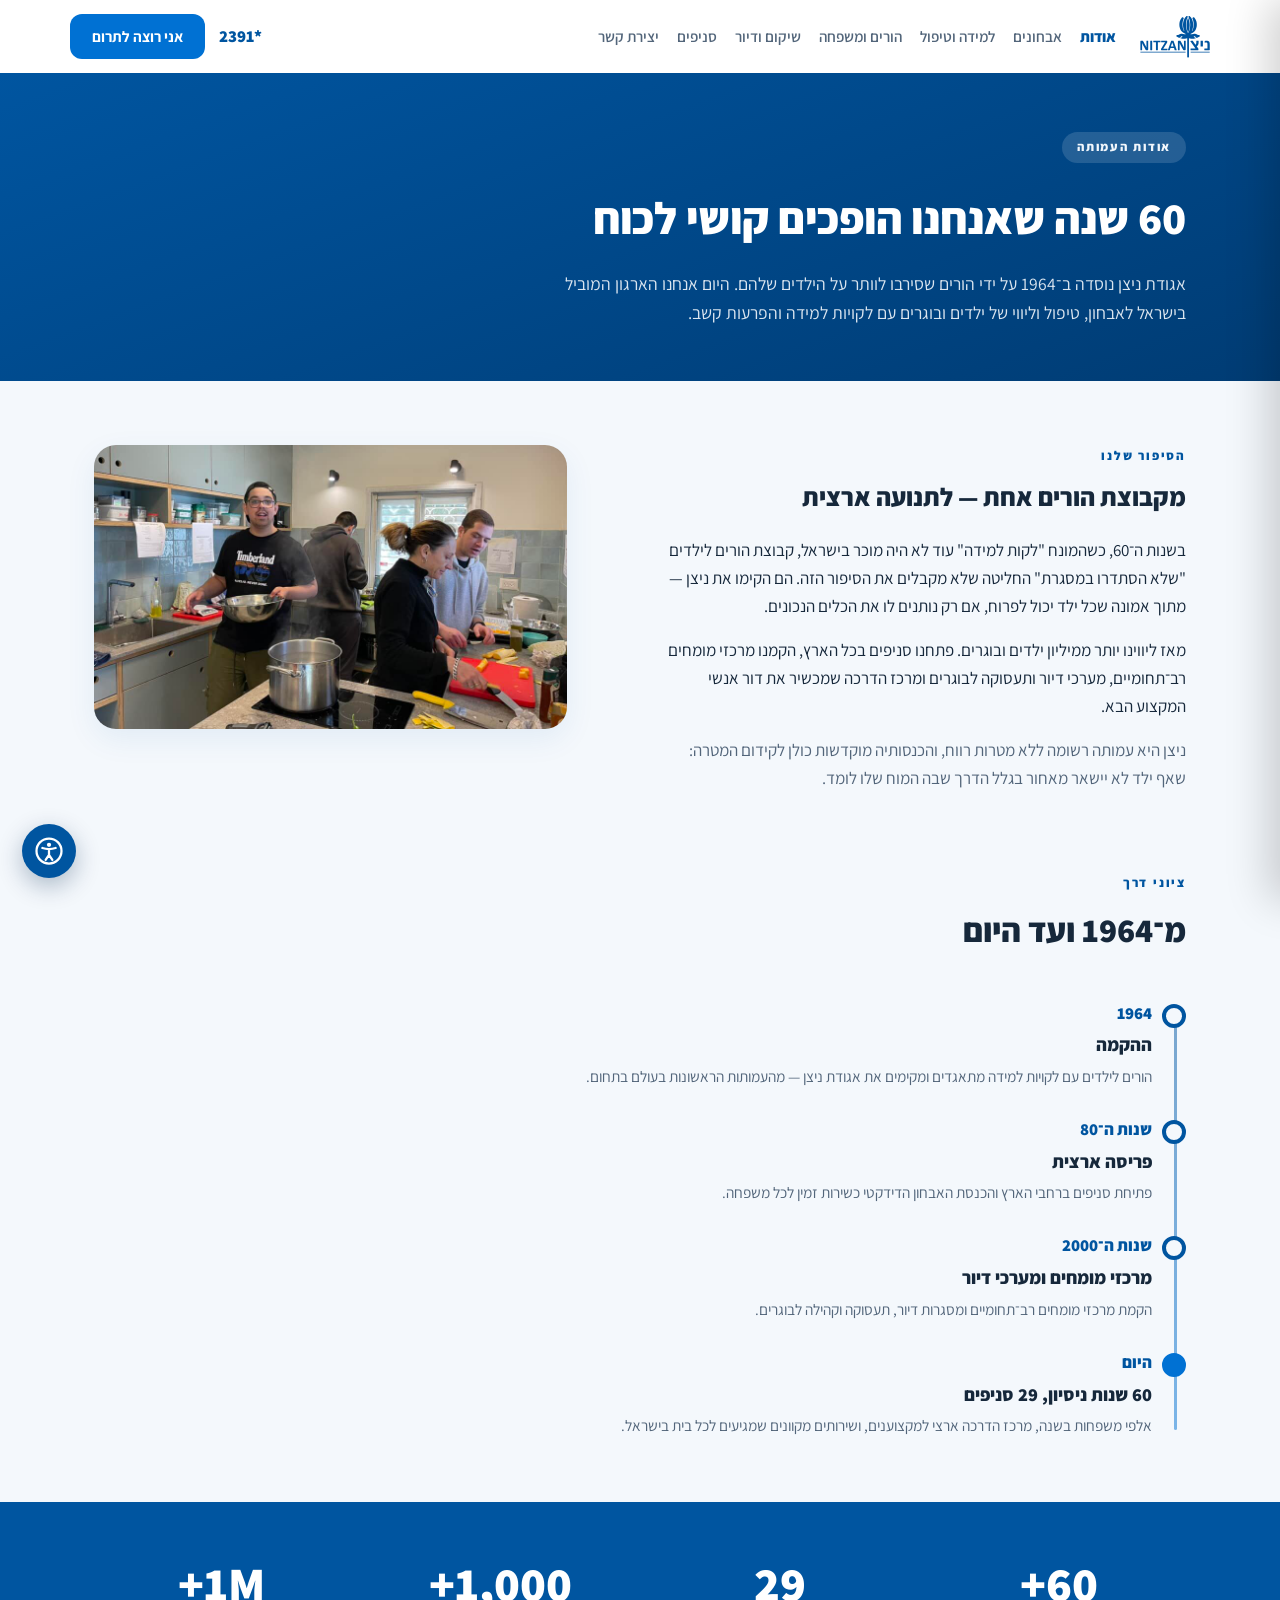
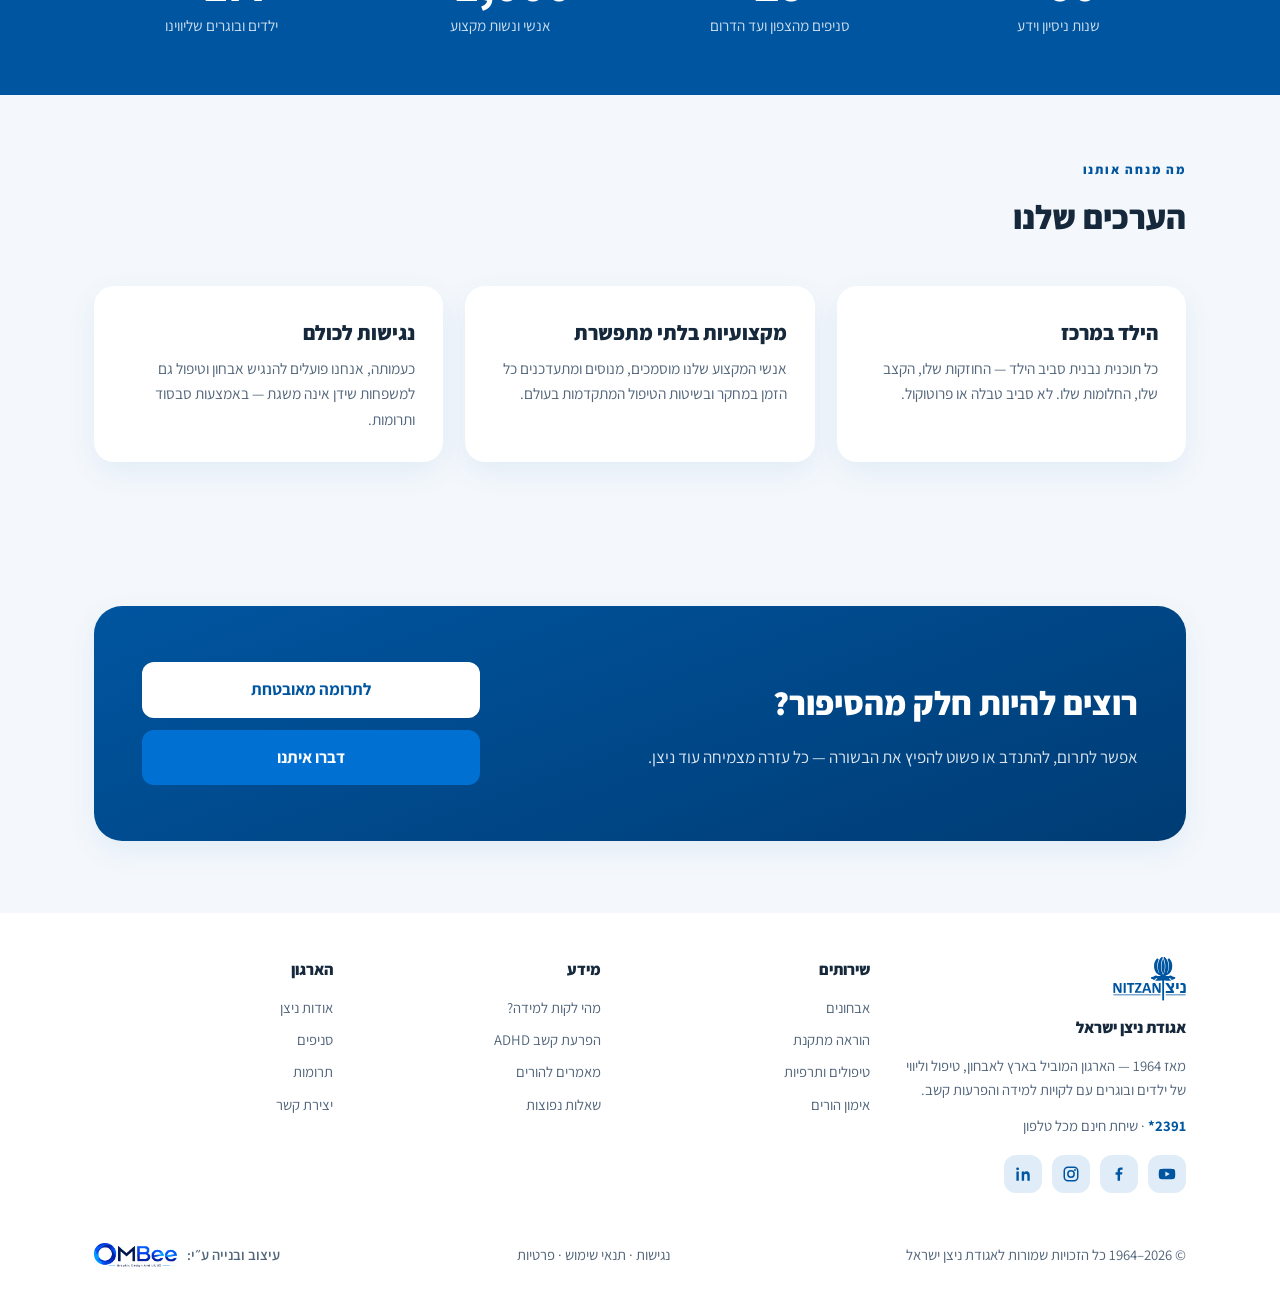
==== web/about.html @ 7d544f48 "Nitzan Israel website concept - full site 12 pages (home, about, diagnostics, therapy, parents, hous" ====
<!DOCTYPE html>
<html lang="he" dir="rtl">
<head>
<meta charset="utf-8">
<meta name="viewport" content="width=device-width, initial-scale=1">
<title>אודות — אגודת ניצן ישראל</title>
<link rel="icon" href="images/favicon-32.png">
<link rel="preconnect" href="https://fonts.googleapis.com">
<link rel="stylesheet" href="https://fonts.googleapis.com/css2?family=Assistant:wght@400;600;700;800&display=swap">
<link rel="stylesheet" href="style.css">
<script src="site.js" defer></script>
</head>
<body>

<header class="topbar">
  <div class="wrap topbar-inner">
    <button class="burger" aria-label="פתיחת תפריט" onclick="document.body.classList.add('drawer-open')">
      <svg width="26" height="26" viewBox="0 0 24 24" fill="none" stroke="currentColor" stroke-width="2.4" stroke-linecap="round"><path d="M3 6h18M3 12h18M3 18h18"/></svg>
    </button>
    <a class="logo" href="index.html">
      <img src="images/logo-blue.svg" alt="ניצן — אגודה לקידום ילדים ובוגרים עם לקויות למידה">
    </a>
    <nav class="nav" aria-label="ניווט ראשי">
      <a href="about.html" class="active">אודות</a>
      <a href="diagnostics.html">אבחונים</a>
      <a href="therapy.html">למידה וטיפול</a>
      <a href="parents.html">הורים ומשפחה</a>
      <a href="housing.html">שיקום ודיור</a>
      <a href="branches.html">סניפים</a>
      <a href="contact.html">יצירת קשר</a>
    </nav>
    <div class="topbar-actions">
      <a class="phone" href="tel:*2391" dir="ltr">2391*</a>
      <a class="btn btn-accent" href="donate.html">אני רוצה לתרום</a>
    </div>
  </div>
</header>

<div class="drawer-overlay" onclick="document.body.classList.remove('drawer-open')"></div>
<aside class="drawer" aria-label="תפריט ראשי">
  <div class="drawer-head">
    <a href="index.html" aria-label="לדף הראשי"><img src="images/logo-blue.svg" alt="ניצן"></a>
    <button class="drawer-close" aria-label="סגירת תפריט" onclick="document.body.classList.remove('drawer-open')">
      <svg width="22" height="22" viewBox="0 0 24 24" fill="none" stroke="currentColor" stroke-width="2.4" stroke-linecap="round"><path d="M5 5l14 14M19 5L5 19"/></svg>
    </button>
  </div>
  <nav class="drawer-nav">
    <a href="about.html" class="active">אודות</a>
    <a href="diagnostics.html">אבחונים</a>
    <a href="therapy.html">למידה וטיפול</a>
    <a href="parents.html">הורים ומשפחה</a>
    <a href="housing.html">שיקום ודיור</a>
    <a href="branches.html">סניפים</a>
    <a href="contact.html">יצירת קשר</a>
  </nav>
  <div class="drawer-cta">
    <a class="btn btn-ghost" href="tel:*2391">חיוג חינם <span dir="ltr">2391*</span></a>
    <a class="btn btn-accent" href="donate.html">אני רוצה לתרום</a>
  </div>
</aside>

<section class="page-hero">
  <div class="wrap">
    <span class="kicker-light">אודות העמותה</span>
    <h1>60 שנה שאנחנו הופכים קושי לכוח</h1>
    <p>אגודת ניצן נוסדה ב־1964 על ידי הורים שסירבו לוותר על הילדים שלהם. היום אנחנו הארגון המוביל בישראל לאבחון, טיפול וליווי של ילדים ובוגרים עם לקויות למידה והפרעות קשב.</p>
  </div>
</section>

<section class="section">
  <div class="wrap">
    <div class="split">
      <div class="prose">
        <span class="kicker">הסיפור שלנו</span>
        <h2 style="margin-bottom:18px;">מקבוצת הורים אחת — לתנועה ארצית</h2>
        <p>בשנות ה־60, כשהמונח "לקות למידה" עוד לא היה מוכר בישראל, קבוצת הורים לילדים "שלא הסתדרו במסגרת" החליטה שלא מקבלים את הסיפור הזה. הם הקימו את ניצן — מתוך אמונה שכל ילד יכול לפרוח, אם רק נותנים לו את הכלים הנכונים.</p>
        <p>מאז ליווינו יותר ממיליון ילדים ובוגרים. פתחנו סניפים בכל הארץ, הקמנו מרכזי מומחים רב־תחומיים, מערכי דיור ותעסוקה לבוגרים ומרכז הדרכה שמכשיר את דור אנשי המקצוע הבא.</p>
        <p class="muted">ניצן היא עמותה רשומה ללא מטרות רווח, והכנסותיה מוקדשות כולן לקידום המטרה: שאף ילד לא יישאר מאחור בגלל הדרך שבה המוח שלו לומד.</p>
      </div>
      <div class="photo-frame">
        <img src="images/community-event.jpg" alt="פעילות קהילתית של אגודת ניצן">
      </div>
    </div>
  </div>
</section>

<section class="section">
  <div class="wrap">
    <div class="section-head">
      <span class="kicker">ציוני דרך</span>
      <h2>מ־1964 ועד היום</h2>
    </div>
    <div class="timeline">
      <div class="tl-item">
        <span class="year">1964</span>
        <h3>ההקמה</h3>
        <p>הורים לילדים עם לקויות למידה מתאגדים ומקימים את אגודת ניצן — מהעמותות הראשונות בעולם בתחום.</p>
      </div>
      <div class="tl-item">
        <span class="year">שנות ה־80</span>
        <h3>פריסה ארצית</h3>
        <p>פתיחת סניפים ברחבי הארץ והכנסת האבחון הדידקטי כשירות זמין לכל משפחה.</p>
      </div>
      <div class="tl-item">
        <span class="year">שנות ה־2000</span>
        <h3>מרכזי מומחים ומערכי דיור</h3>
        <p>הקמת מרכזי מומחים רב־תחומיים ומסגרות דיור, תעסוקה וקהילה לבוגרים.</p>
      </div>
      <div class="tl-item">
        <span class="year">היום</span>
        <h3>60 שנות ניסיון, 29 סניפים</h3>
        <p>אלפי משפחות בשנה, מרכז הדרכה ארצי למקצוענים, ושירותים מקוונים שמגיעים לכל בית בישראל.</p>
      </div>
    </div>
  </div>
</section>

<section class="stats">
  <div class="wrap stats-grid">
    <div class="stat"><b>60+</b><span>שנות ניסיון וידע</span></div>
    <div class="stat"><b>29</b><span>סניפים מהצפון ועד הדרום</span></div>
    <div class="stat"><b>1,000+</b><span>אנשי ונשות מקצוע</span></div>
    <div class="stat"><b>1M+</b><span>ילדים ובוגרים שליווינו</span></div>
  </div>
</section>

<section class="section pad-bottom">
  <div class="wrap">
    <div class="section-head">
      <span class="kicker">מה מנחה אותנו</span>
      <h2>הערכים שלנו</h2>
    </div>
    <div class="cards">
      <div class="card">
        <h3>הילד במרכז</h3>
        <p class="body">כל תוכנית נבנית סביב הילד — החוזקות שלו, הקצב שלו, החלומות שלו. לא סביב טבלה או פרוטוקול.</p>
      </div>
      <div class="card">
        <h3>מקצועיות בלתי מתפשרת</h3>
        <p class="body">אנשי המקצוע שלנו מוסמכים, מנוסים ומתעדכנים כל הזמן במחקר ובשיטות הטיפול המתקדמות בעולם.</p>
      </div>
      <div class="card">
        <h3>נגישות לכולם</h3>
        <p class="body">כעמותה, אנחנו פועלים להנגיש אבחון וטיפול גם למשפחות שידן אינה משגת — באמצעות סבסוד ותרומות.</p>
      </div>
    </div>
  </div>
</section>

<section class="cta-band">
  <div class="wrap">
    <div class="cta-box">
      <div>
        <h2>רוצים להיות חלק מהסיפור?</h2>
        <p>אפשר לתרום, להתנדב או פשוט להפיץ את הבשורה — כל עזרה מצמיחה עוד ניצן.</p>
      </div>
      <div class="cta-actions">
        <a class="btn btn-light" href="donate.html">לתרומה מאובטחת</a>
        <a class="btn btn-accent" href="contact.html">דברו איתנו</a>
      </div>
    </div>
  </div>
</section>

<footer>
  <div class="wrap">
    <div class="footer-grid">
      <div>
        <img class="footer-logo" src="images/logo-blue.svg" alt="אגודת ניצן ישראל">
        <h4>אגודת ניצן ישראל</h4>
        <p style="margin:0;">מאז 1964 — הארגון המוביל בארץ לאבחון, טיפול וליווי של ילדים ובוגרים עם לקויות למידה והפרעות קשב.</p>
        <p style="margin:12px 0 0;"><b style="color:var(--brand);" dir="ltr">*2391</b> · שיחת חינם מכל טלפון</p>
        <div class="socials">
          <a href="https://www.youtube.com/@agudatnitzan" target="_blank" rel="noopener" aria-label="יוטיוב"><svg viewBox="0 0 24 24" aria-hidden="true"><path d="M23 12s0-3.3-.4-4.8a2.5 2.5 0 0 0-1.8-1.8C19.3 5 12 5 12 5s-7.3 0-8.8.4A2.5 2.5 0 0 0 1.4 7.2C1 8.7 1 12 1 12s0 3.3.4 4.8a2.5 2.5 0 0 0 1.8 1.8C4.7 19 12 19 12 19s7.3 0 8.8-.4a2.5 2.5 0 0 0 1.8-1.8C23 15.3 23 12 23 12zM9.8 15.2V8.8L15.7 12z"/></svg></a>
          <a href="https://www.facebook.com/nitzancenter" target="_blank" rel="noopener" aria-label="פייסבוק"><svg viewBox="0 0 24 24" aria-hidden="true"><path d="M13.4 21v-8.2h2.7l.4-3.1h-3.1V7.7c0-.9.3-1.5 1.6-1.5h1.7V3.4c-.3 0-1.3-.1-2.5-.1-2.5 0-4.1 1.5-4.1 4.2v2.3H7.4v3.1h2.7V21z"/></svg></a>
          <a href="https://www.instagram.com/agudat_nitzan" target="_blank" rel="noopener" aria-label="אינסטגרם"><svg viewBox="0 0 24 24" aria-hidden="true"><rect x="3" y="3" width="18" height="18" rx="5" fill="none" stroke="currentColor" stroke-width="2"/><circle cx="12" cy="12" r="4.2" fill="none" stroke="currentColor" stroke-width="2"/><circle cx="17.3" cy="6.7" r="1.3"/></svg></a>
          <a href="https://www.linkedin.com/company/nitzan" target="_blank" rel="noopener" aria-label="לינקדאין"><svg viewBox="0 0 24 24" aria-hidden="true"><path d="M6.4 8.6H3.2V21h3.2zM4.8 3.2a1.9 1.9 0 1 0 1.9 1.9 1.9 1.9 0 0 0-1.9-1.9zM21 13.4c0-3.4-1.8-5-4.2-5a3.7 3.7 0 0 0-3.3 1.6V8.6h-3.2V21h3.2v-6.5c0-1.7.8-2.7 2.2-2.7s2.1 1 2.1 2.7V21H21z"/></svg></a>
        </div>
      </div>
      <div>
        <h4>שירותים</h4>
        <ul>
          <li><a href="diagnostics.html">אבחונים</a></li>
          <li><a href="therapy.html">הוראה מתקנת</a></li>
          <li><a href="therapy.html">טיפולים ותרפיות</a></li>
          <li><a href="parents.html">אימון הורים</a></li>
        </ul>
      </div>
      <div>
        <h4>מידע</h4>
        <ul>
          <li><a href="parents.html#articles">מהי לקות למידה?</a></li>
          <li><a href="parents.html#articles">הפרעת קשב ADHD</a></li>
          <li><a href="parents.html#articles">מאמרים להורים</a></li>
          <li><a href="diagnostics.html#faq">שאלות נפוצות</a></li>
        </ul>
      </div>
      <div>
        <h4>הארגון</h4>
        <ul>
          <li><a href="about.html">אודות ניצן</a></li>
          <li><a href="branches.html">סניפים</a></li>
          <li><a href="donate.html">תרומות</a></li>
          <li><a href="contact.html">יצירת קשר</a></li>
        </ul>
      </div>
    </div>
    <div class="footer-bottom">
      <span>© <span dir="ltr">1964–2026</span> כל הזכויות שמורות לאגודת ניצן ישראל</span>
      <span><a href="accessibility.html">נגישות</a> · <a href="terms.html">תנאי שימוש</a> · <a href="privacy.html">פרטיות</a></span>
      <a class="credit" href="https://ombee.co.il" target="_blank" rel="noopener">עיצוב ובנייה ע״י: <img src="images/ombee-logo.png" alt="OMBee — Graphic Design And UI/UX"></a>
    </div>
  </div>
</footer>

</body>
</html>
---- web/style.css ----
/* =========================================================
   ניצן ישראל — קונספט עיצוב · עיצוב: עומרי בן אליהו
   פלטה מבוססת מותג: כחול #0055A0 · ירוק #118F38 · כתום #F07818
   טיפוגרפיה: Assistant בלבד
   ========================================================= */

:root {
  --bg: #F4F8FC;
  --surface: #FFFFFF;
  --surface-2: #E9F1F8;
  --ink: #16283B;
  --muted: #52657A;
  --brand: #0055A0;
  --brand-deep: #003C74;
  --brand-soft: #E0EDF9;
  --bud: #0071D3;
  --accent: #0071D3;
  --accent-ink: #FFFFFF;
  --line: #D8E2EC;
  --shadow: 0 10px 30px rgba(0, 85, 160, 0.08);
  --hero-grad: linear-gradient(160deg, #0055A0, #003C74);
}
@media (prefers-color-scheme: dark) {
  :root:not([data-theme="light"]) {
    --bg: #0D1620;
    --surface: #142130;
    --surface-2: #192A3C;
    --ink: #E9F0F7;
    --muted: #9AAEC2;
    --brand: #5CA8E8;
    --brand-deep: #8AC2F2;
    --brand-soft: #1A2E42;
    --bud: #5CA8E8;
    --accent: #5CA8E8;
    --accent-ink: #0D1620;
    --line: #24374B;
    --shadow: 0 10px 30px rgba(0, 0, 0, 0.35);
    --hero-grad: linear-gradient(160deg, #14456F, #0C2C4A);
  }
}
:root[data-theme="dark"] {
  --bg: #0D1620;
  --surface: #142130;
  --surface-2: #192A3C;
  --ink: #E9F0F7;
  --muted: #9AAEC2;
  --brand: #5CA8E8;
  --brand-deep: #8AC2F2;
  --brand-soft: #1A2E42;
  --bud: #5CA8E8;
  --accent: #5CA8E8;
  --accent-ink: #0D1620;
  --line: #24374B;
  --shadow: 0 10px 30px rgba(0, 0, 0, 0.35);
  --hero-grad: linear-gradient(160deg, #14456F, #0C2C4A);
}

* { box-sizing: border-box; }
body {
  margin: 0;
  direction: rtl;
  background: var(--bg);
  color: var(--ink);
  font-family: "Assistant", "Segoe UI", Arial, sans-serif;
  font-size: 17px;
  line-height: 1.65;
}
h1, h2, h3, h4 {
  font-family: "Assistant", "Segoe UI", Arial, sans-serif;
  font-weight: 800;
  text-wrap: balance;
  margin: 0;
}
a { color: inherit; text-decoration: none; }
img { max-width: 100%; }
a:focus-visible, .btn:focus-visible, summary:focus-visible { outline: 3px solid var(--bud); outline-offset: 2px; }

.wrap { max-width: 1140px; margin: 0 auto; padding: 0 24px; }

/* ---------- Top bar ---------- */
.topbar {
  position: sticky; top: 0; z-index: 50;
  background: var(--surface);
}
.topbar-inner { display: flex; align-items: center; gap: 24px; padding: 14px 0; }
.logo {
  display: flex; align-items: center; gap: 10px;
  font-weight: 800; font-size: 1.5rem; color: var(--brand);
  flex-shrink: 0;
}
.logo svg { display: block; }
.logo img { display: block; height: 42px; width: auto; }
@media (prefers-color-scheme: dark) {
  :root:not([data-theme="light"]) .logo img { filter: brightness(0) invert(0.95); }
}
:root[data-theme="dark"] .logo img { filter: brightness(0) invert(0.95); }
.nav { display: flex; gap: 18px; font-weight: 600; color: var(--muted); flex-wrap: wrap; font-size: 0.95rem; }
.nav a:hover { color: var(--brand); }
.nav a.active { color: var(--brand); font-weight: 800; }
.topbar-actions { margin-inline-start: auto; display: flex; align-items: center; gap: 14px; }

/* ---------- Burger & drawer ---------- */
.burger {
  width: 40px; height: 40px; border: none; cursor: pointer;
  background: transparent; color: var(--brand);
  display: none; place-items: center; flex-shrink: 0;
  transition: color 0.15s ease;
}
.burger:hover { color: var(--brand-deep); }
.drawer-overlay {
  position: fixed; inset: 0; z-index: 90;
  background: rgba(8, 22, 36, 0.45);
  opacity: 0; pointer-events: none; transition: opacity 0.25s ease;
}
.drawer {
  position: fixed; top: 0; right: 0; z-index: 100;
  width: min(340px, 86vw); height: 100dvh;
  background: var(--surface);
  box-shadow: -12px 0 40px rgba(0, 0, 0, 0.18);
  transform: translateX(100%); transition: transform 0.28s ease;
  display: flex; flex-direction: column; overflow-y: auto;
}
body.drawer-open .drawer { transform: none; }
body.drawer-open .drawer-overlay { opacity: 1; pointer-events: auto; }
body.drawer-open { overflow: hidden; }
.drawer-head { display: flex; align-items: center; justify-content: space-between; padding: 20px 26px 10px; }
.drawer-head img { height: 36px; width: auto; }
@media (prefers-color-scheme: dark) {
  :root:not([data-theme="light"]) .drawer-head img { filter: brightness(0) invert(0.95); }
}
:root[data-theme="dark"] .drawer-head img { filter: brightness(0) invert(0.95); }
.drawer-close {
  width: 40px; height: 40px; border: none; cursor: pointer;
  background: transparent; color: var(--ink);
  display: grid; place-items: center;
  transition: color 0.15s ease;
}
.drawer-close:hover { color: var(--brand); }
.drawer-nav { display: flex; flex-direction: column; padding: 16px 26px; }
.drawer-nav a { padding: 13px 0; font-weight: 700; font-size: 1.08rem; color: var(--ink); }
.drawer-nav a:hover, .drawer-nav a.active { color: var(--brand); }
.drawer-cta { margin-top: auto; padding: 20px 26px 28px; display: grid; gap: 10px; }
.drawer-cta .btn { text-align: center; }
@media (prefers-reduced-motion: reduce) { .drawer, .drawer-overlay { transition: none; } }
.phone {
  font-weight: 800; color: var(--brand); font-size: 1.05rem;
  font-variant-numeric: tabular-nums; white-space: nowrap;
}

/* ---------- Buttons ---------- */
.btn {
  display: inline-block; padding: 10px 22px; border-radius: 12px;
  font-weight: 700; font-size: 0.95rem; cursor: pointer; border: none;
  font-family: inherit;
  transition: transform 0.15s ease, box-shadow 0.15s ease;
}
.btn-accent { background: var(--accent); color: var(--accent-ink); }
.btn-accent:hover { transform: translateY(-1px); box-shadow: 0 6px 18px rgba(0, 113, 211, 0.35); }
.btn-ghost { background: var(--brand-soft); color: var(--brand); }
.btn-ghost:hover { transform: translateY(-1px); }
.btn-light { background: #FFFFFF; color: #0055A0; }
.btn-light:hover { transform: translateY(-1px); }

/* ---------- Homepage hero ---------- */
.hero { position: relative; overflow: hidden; }
.hero-inner {
  display: grid; grid-template-columns: 1.15fr 0.85fr; gap: 40px;
  align-items: center; padding: 72px 0 84px;
}
.eyebrow {
  display: inline-block; font-size: 0.8rem; font-weight: 800;
  letter-spacing: 0.12em; color: var(--bud);
  border-radius: 999px;
  padding: 5px 14px; background: var(--surface); margin-bottom: 22px;
}
.hero h1 {
  font-size: clamp(2.2rem, 4.6vw, 3.5rem);
  line-height: 1.18; color: var(--ink);
}
.hero h1 em { font-style: normal; color: var(--brand); }
.hero p.lead { font-size: 1.15rem; color: var(--muted); max-width: 34em; margin: 22px 0 30px; }
.hero-ctas { display: flex; gap: 14px; flex-wrap: wrap; }
.hero-trust { margin-top: 34px; display: flex; gap: 26px; color: var(--muted); font-size: 0.9rem; flex-wrap: wrap; }
.hero-trust b { color: var(--ink); font-size: 1.15rem; font-variant-numeric: tabular-nums; display: block; }

.sprout-stage {
  background: var(--brand-soft);
  border-radius: 28px;
  padding: 20px;
  display: flex; align-items: flex-end; justify-content: center;
  min-height: 380px;
  box-shadow: var(--shadow);
}
.sprout-stage svg { width: 100%; max-width: 340px; height: auto; }
.stem-path { stroke-dasharray: 600; stroke-dashoffset: 600; animation: grow 2.2s ease-out forwards 0.3s; }
.leaf { opacity: 0; transform-origin: center; animation: bloom 0.8s ease-out forwards; }
.leaf-1 { animation-delay: 1.2s; }
.leaf-2 { animation-delay: 1.5s; }
.leaf-3 { animation-delay: 1.8s; }
.bud-circle { opacity: 0; animation: bloom 0.9s ease-out forwards 2.2s; }
@keyframes grow { to { stroke-dashoffset: 0; } }
@keyframes bloom { from { opacity: 0; transform: scale(0.4); } to { opacity: 1; transform: scale(1); } }
@media (prefers-reduced-motion: reduce) {
  .stem-path { stroke-dashoffset: 0; animation: none; }
  .leaf, .bud-circle { opacity: 1; animation: none; }
}

/* ---------- Internal page hero ---------- */
.page-hero { background: var(--hero-grad); color: #F2F7FC; padding: 58px 0 54px; }
.page-hero .kicker-light {
  display: inline-block; font-size: 0.78rem; font-weight: 800; letter-spacing: 0.14em;
  background: rgba(255, 255, 255, 0.14); border-radius: 999px;
  padding: 5px 15px; margin-bottom: 18px;
}
.page-hero h1 { font-size: clamp(1.9rem, 3.8vw, 2.8rem); color: #FFFFFF; }
.page-hero p { font-size: 1.1rem; opacity: 0.9; max-width: 38em; margin: 14px 0 0; }
.page-hero .hero-actions { margin-top: 26px; display: flex; gap: 12px; flex-wrap: wrap; }

/* ---------- Sections ---------- */
.section { padding: 64px 0 0; }
.section:last-of-type, .section.pad-bottom { padding-bottom: 72px; }
.section-head { max-width: 640px; margin-bottom: 40px; }
.section-head h2 { font-size: clamp(1.6rem, 3vw, 2.1rem); color: var(--ink); }
.section-head p { color: var(--muted); margin: 12px 0 0; }
.kicker { font-size: 0.8rem; font-weight: 800; letter-spacing: 0.14em; color: var(--brand); display: block; margin-bottom: 10px; }

/* ---------- Journey (homepage) ---------- */
.journey-track { position: relative; display: grid; grid-template-columns: repeat(4, 1fr); gap: 18px; }
.journey-track::before {
  content: ""; position: absolute; inset-inline: 30px; top: 15px; height: 3px;
  background: linear-gradient(to left, var(--bud), var(--brand));
  border-radius: 3px; opacity: 0.5;
}
.stage { position: relative; padding-top: 40px; }
.stage::before {
  content: ""; position: absolute; top: 6px; right: 8px;
  width: 20px; height: 20px; border-radius: 50%;
  background: var(--bg); border: 4px solid var(--brand);
}
.stage:last-child::before { background: var(--bud); border-color: var(--bud); }
.stage h3 { font-size: 1.2rem; color: var(--brand); }
.stage .age { font-size: 0.8rem; font-weight: 700; color: var(--bud); letter-spacing: 0.06em; }
.stage p { color: var(--muted); font-size: 0.95rem; margin: 8px 0 0; }

/* ---------- Cards ---------- */
.cards { display: grid; grid-template-columns: repeat(3, 1fr); gap: 22px; }
.cards.cols-2 { grid-template-columns: 1fr 1fr; }
.cards.cols-4 { grid-template-columns: repeat(4, 1fr); }
.card {
  background: var(--surface);
  border-radius: 20px; padding: 30px 28px;
  box-shadow: var(--shadow);
  transition: transform 0.18s ease;
}
a.card:hover, .card.lift:hover { transform: translateY(-4px); }
.card .icon {
  color: var(--brand);
  display: flex; margin-bottom: 16px;
}
.card .icon svg { width: 34px; height: 34px; }
.card h3 { font-size: 1.3rem; margin-bottom: 6px; }
.card p.sub { color: var(--muted); font-size: 0.92rem; margin: 0 0 16px; }
.card p.body { color: var(--muted); font-size: 0.96rem; margin: 0; }
.card ul { list-style: none; margin: 0; padding: 0; display: grid; gap: 9px; }
.card li { display: flex; align-items: center; gap: 10px; font-weight: 600; font-size: 0.97rem; }
.card li::before { content: ""; width: 7px; height: 7px; border-radius: 50%; background: var(--bud); flex-shrink: 0; }
.card .more, .branch .more {
  display: inline-block; margin-top: 18px;
  background: var(--brand); color: #FFFFFF;
  padding: 9px 20px; border-radius: 12px;
  font-weight: 700; font-size: 0.95rem;
  transition: transform 0.15s ease, background 0.15s ease;
}
.card .more:hover, .branch .more:hover { background: var(--brand-deep); transform: translateY(-1px); }
@media (prefers-color-scheme: dark) {
  :root:not([data-theme="light"]) .card .more, :root:not([data-theme="light"]) .branch .more { color: #0D1620; }
  :root:not([data-theme="light"]) .card .more:hover, :root:not([data-theme="light"]) .branch .more:hover { color: #0D1620; }
}
:root[data-theme="dark"] .card .more, :root[data-theme="dark"] .branch .more { color: #0D1620; }
:root[data-theme="dark"] .card .more:hover, :root[data-theme="dark"] .branch .more:hover { color: #0D1620; }
.card .thumb {
  margin: -30px -28px 20px; border-radius: 19px 19px 0 0; overflow: hidden;
  aspect-ratio: 16 / 7; background: var(--surface-2);
}
.card .thumb img { width: 100%; height: 100%; object-fit: cover; display: block; }
.photo-frame { border-radius: 22px; overflow: hidden; box-shadow: var(--shadow); }
.photo-frame img { display: block; width: 100%; height: 100%; object-fit: cover; }

/* ---------- Steps (process) ---------- */
.steps { display: grid; grid-template-columns: repeat(4, 1fr); gap: 20px; counter-reset: step; }
.step {
  background: var(--surface); border-radius: 18px;
  box-shadow: var(--shadow);
  padding: 26px 24px; position: relative; counter-increment: step;
}
.step::before {
  content: counter(step);
  display: grid; place-items: center;
  width: 40px; height: 40px; border-radius: 50%;
  background: var(--brand); color: #FFFFFF;
  font-weight: 800; font-size: 1.1rem;
  margin-bottom: 14px;
}
.step h3 { font-size: 1.1rem; margin-bottom: 6px; }
.step p { color: var(--muted); font-size: 0.93rem; margin: 0; }

/* ---------- Stats band ---------- */
.stats { background: var(--brand); color: #F2F7FC; padding: 56px 0; margin-top: 64px; }
.stats-grid { display: grid; grid-template-columns: repeat(4, 1fr); gap: 24px; text-align: center; }
.stat b {
  display: block; font-size: clamp(2.2rem, 4vw, 3rem); font-weight: 800;
  font-variant-numeric: tabular-nums; line-height: 1.1; color: #FFFFFF;
}
.stat span { font-size: 0.95rem; opacity: 0.85; }
@media (prefers-color-scheme: dark) {
  :root:not([data-theme="light"]) .stats { background: var(--brand-soft); color: var(--ink); }
  :root:not([data-theme="light"]) .stat b { color: var(--brand-deep); }
}
:root[data-theme="dark"] .stats { background: var(--brand-soft); color: var(--ink); }
:root[data-theme="dark"] .stat b { color: var(--brand-deep); }

/* ---------- Regions / branches ---------- */
.regions { display: grid; grid-template-columns: repeat(3, 1fr); gap: 22px; }
.region { background: var(--surface); border-radius: 20px; padding: 26px; box-shadow: var(--shadow); }
.region h3 { font-size: 1.15rem; color: var(--brand); display: flex; align-items: center; gap: 10px; margin-bottom: 16px; }
.region h3 .dot { width: 10px; height: 10px; border-radius: 50%; background: var(--bud); }
.chips { display: flex; flex-wrap: wrap; gap: 8px; }
.chip {
  background: var(--surface-2); border-radius: 999px;
  padding: 6px 14px; font-size: 0.88rem; font-weight: 600; color: var(--ink);
  transition: background 0.15s ease;
}
.chip:hover { background: var(--brand-soft); color: var(--brand); }
.branch-grid { display: grid; grid-template-columns: repeat(3, 1fr); gap: 18px; }
.branch {
  background: var(--surface); border-radius: 18px;
  box-shadow: var(--shadow);
  padding: 22px 24px;
}
.branch h4 { font-size: 1.1rem; color: var(--brand); margin-bottom: 6px; }
.branch p { margin: 0; color: var(--muted); font-size: 0.92rem; }
.branch .branch-phone { margin-top: 12px; font-weight: 800; color: var(--ink); font-variant-numeric: tabular-nums; }

/* ---------- Why us ---------- */
.why { display: grid; grid-template-columns: repeat(4, 1fr); gap: 22px; }
.why-item {
  background: var(--surface); border-radius: 20px; padding: 30px 24px;
  text-align: center; box-shadow: var(--shadow);
}
.why-item img { height: 64px; width: 64px; object-fit: contain; margin: 0 auto 16px; display: block; }
.why-item h3 { font-size: 1.1rem; margin-bottom: 6px; }
.why-item p { margin: 0; color: var(--muted); font-size: 0.92rem; }

/* ---------- Quotes & video ---------- */
.video-frame {
  border-radius: 22px; overflow: hidden; box-shadow: var(--shadow);
  aspect-ratio: 16 / 9; background: var(--surface-2);
}
.video-frame iframe { width: 100%; height: 100%; border: 0; display: block; }
.quotes { display: grid; grid-template-columns: repeat(3, 1fr); gap: 22px; }
.quotes.stack { grid-template-columns: 1fr; gap: 16px; }
.quotes.stack .quote { padding: 20px 24px; }
.quotes.stack .quote::before { font-size: 2.2rem; margin-bottom: 4px; }
.quote { background: var(--brand-soft); border-radius: 20px; padding: 28px; }
.quote::before {
  content: "״"; font-size: 3rem; color: var(--brand);
  line-height: 1; display: block; margin-bottom: 8px; font-weight: 800;
}
.quote p { margin: 0 0 14px; font-size: 1.02rem; color: var(--ink); }
.quote span { color: var(--muted); font-size: 0.88rem; font-weight: 700; }

/* ---------- FAQ ---------- */
.faq { display: grid; gap: 12px; max-width: 760px; }
.faq details {
  background: var(--surface); border-radius: 16px;
  box-shadow: var(--shadow);
  padding: 4px 22px;
}
.faq summary {
  cursor: pointer; font-weight: 700; font-size: 1.02rem;
  padding: 14px 0; list-style: none; position: relative;
  padding-inline-start: 28px;
}
.faq summary::-webkit-details-marker { display: none; }
.faq summary::before {
  content: "+"; position: absolute; inset-inline-start: 0; top: 12px;
  color: var(--bud); font-weight: 800; font-size: 1.3rem; line-height: 1;
}
.faq details[open] summary::before { content: "−"; }
.faq details p { margin: 0 0 16px; color: var(--muted); padding-inline-start: 28px; }

/* ---------- Timeline (about) ---------- */
.timeline { position: relative; display: grid; gap: 26px; padding-inline-start: 34px; max-width: 720px; }
.timeline::before {
  content: ""; position: absolute; inset-inline-start: 9px; top: 8px; bottom: 8px;
  width: 3px; border-radius: 3px;
  background: linear-gradient(to bottom, var(--brand), var(--bud));
  opacity: 0.5;
}
.tl-item { position: relative; }
.tl-item::before {
  content: ""; position: absolute; inset-inline-start: -34px; top: 5px;
  width: 16px; height: 16px; border-radius: 50%;
  background: var(--bg); border: 4px solid var(--brand);
}
.tl-item:last-child::before { border-color: var(--bud); background: var(--bud); }
.tl-item .year { font-weight: 800; color: var(--brand); font-size: 1.05rem; font-variant-numeric: tabular-nums; }
.tl-item h3 { font-size: 1.15rem; margin: 2px 0 4px; }
.tl-item p { margin: 0; color: var(--muted); font-size: 0.96rem; }

/* ---------- Forms (mock) ---------- */
.form-card {
  background: var(--surface); border-radius: 22px;
  padding: 34px; box-shadow: var(--shadow);
}
.form-grid { display: grid; grid-template-columns: 1fr 1fr; gap: 16px; }
.field { display: grid; gap: 6px; }
.field.full { grid-column: 1 / -1; }
.field label { font-weight: 700; font-size: 0.92rem; }
.field input, .field select, .field textarea {
  font-family: inherit; font-size: 1rem; color: var(--ink);
  background: var(--surface-2); border: none; border-radius: 12px;
  padding: 12px 15px; width: 100%;
}
.field input:focus, .field select:focus, .field textarea:focus {
  outline: 2px solid var(--brand);
}
.form-note { font-size: 0.85rem; color: var(--muted); margin-top: 14px; }

/* ---------- Donation amounts ---------- */
.amounts { display: flex; gap: 12px; flex-wrap: wrap; margin: 18px 0 6px; }
.amount {
  border: none; background: var(--surface-2); color: var(--ink);
  border-radius: 14px; padding: 12px 24px; font-weight: 800; font-size: 1.05rem;
  cursor: pointer; font-family: inherit; font-variant-numeric: tabular-nums;
  transition: background 0.15s ease, color 0.15s ease;
}
.amount:hover { background: var(--brand-soft); color: var(--brand); }
.amount.selected { background: var(--brand); color: #FFFFFF; }

/* ---------- Impact list ---------- */
.impact { display: grid; gap: 14px; }
.impact li {
  display: flex; gap: 14px; align-items: flex-start; list-style: none;
  color: var(--muted); font-size: 1rem;
}
.impact { padding: 0; margin: 0; }
.impact li b { color: var(--ink); }
.impact li::before {
  content: ""; width: 10px; height: 10px; border-radius: 50%;
  background: var(--bud); flex-shrink: 0; margin-top: 9px;
}

/* ---------- CTA band ---------- */
.cta-band { padding: 72px 0; }
.cta-box {
  background: var(--hero-grad);
  border-radius: 28px; padding: 56px 48px;
  display: grid; grid-template-columns: 1.3fr 0.7fr; gap: 30px; align-items: center;
  color: #F2F7FC;
  box-shadow: var(--shadow);
}
.cta-box h2 { font-size: clamp(1.6rem, 3vw, 2.1rem); color: #FFFFFF; }
.cta-box p { margin: 12px 0 0; opacity: 0.9; max-width: 32em; }
.cta-actions { display: flex; flex-direction: column; gap: 12px; align-items: stretch; }
.cta-actions .btn { text-align: center; font-size: 1.05rem; padding: 14px 26px; }

/* ---------- Footer ---------- */
footer {
  background: var(--surface);
  padding: 44px 0 30px;
  color: var(--muted); font-size: 0.92rem;
}
.footer-grid { display: grid; grid-template-columns: 1.2fr 1fr 1fr 1fr; gap: 30px; margin-bottom: 30px; }
.footer-logo { height: 44px; width: auto; display: block; margin-bottom: 14px; }
@media (prefers-color-scheme: dark) {
  :root:not([data-theme="light"]) .footer-logo { filter: brightness(0) invert(0.95); }
}
:root[data-theme="dark"] .footer-logo { filter: brightness(0) invert(0.95); }
.footer-grid h4 { color: var(--ink); font-size: 1rem; margin: 0 0 12px; }
.footer-grid ul { list-style: none; margin: 0; padding: 0; display: grid; gap: 8px; }
.footer-grid a:hover { color: var(--brand); }
.footer-bottom {
  padding-top: 20px;
  display: flex; justify-content: space-between; align-items: center; gap: 16px; flex-wrap: wrap;
}
.footer-bottom a:hover { color: var(--brand); }
.credit { display: inline-flex; align-items: center; gap: 10px; font-weight: 600; }
.credit:hover { color: var(--brand); }
.credit img { height: 24px; width: auto; display: block; }
@media (prefers-color-scheme: dark) {
  :root:not([data-theme="light"]) .credit img { background: #FFFFFF; border-radius: 6px; padding: 3px 7px; }
}
:root[data-theme="dark"] .credit img { background: #FFFFFF; border-radius: 6px; padding: 3px 7px; }

/* ---------- Social links ---------- */
.socials { display: flex; gap: 10px; margin-top: 16px; }
.socials a {
  width: 38px; height: 38px; border-radius: 12px;
  background: var(--brand-soft); color: var(--brand);
  display: grid; place-items: center;
  transition: background 0.15s ease, color 0.15s ease;
}
.socials a:hover { background: var(--brand); color: #FFFFFF; }
.socials svg { width: 18px; height: 18px; fill: currentColor; }

/* ---------- Accessibility widget ---------- */
.a11y-btn {
  position: fixed; bottom: 22px; left: 22px; z-index: 80;
  width: 54px; height: 54px; border-radius: 50%;
  background: var(--brand); color: #FFFFFF; border: none; cursor: pointer;
  display: grid; place-items: center;
  box-shadow: 0 8px 24px rgba(0, 40, 80, 0.3);
  transition: transform 0.15s ease, background 0.15s ease;
}
.a11y-btn:hover { background: var(--brand-deep); transform: scale(1.06); }
.a11y-panel {
  position: fixed; bottom: 88px; left: 22px; z-index: 95;
  width: min(360px, calc(100vw - 44px)); max-height: min(72vh, 620px);
  background: var(--surface); border-radius: 22px;
  box-shadow: 0 18px 50px rgba(0, 0, 0, 0.3);
  display: flex; flex-direction: column; overflow: hidden;
  opacity: 0; pointer-events: none; transform: translateY(12px);
  transition: opacity 0.2s ease, transform 0.2s ease;
}
body.a11y-open .a11y-panel { opacity: 1; pointer-events: auto; transform: none; }
.a11y-head {
  display: flex; align-items: center; justify-content: space-between;
  padding: 16px 20px; background: var(--brand-soft); color: var(--brand);
  font-weight: 800; font-size: 1.05rem; flex-shrink: 0;
}
.a11y-head button { border: none; background: transparent; color: inherit; cursor: pointer; display: grid; place-items: center; }
.a11y-grid { display: grid; grid-template-columns: 1fr 1fr; gap: 10px; padding: 16px 20px; overflow-y: auto; }
.a11y-tile {
  border: none; cursor: pointer; background: var(--surface-2); color: var(--ink);
  border-radius: 14px; padding: 16px 8px; display: grid; gap: 8px; place-items: center;
  font-family: inherit; font-weight: 700; font-size: 0.85rem;
  transition: background 0.15s ease, color 0.15s ease;
}
.a11y-tile svg { width: 24px; height: 24px; }
.a11y-tile:hover { background: var(--brand-soft); color: var(--brand); }
.a11y-tile.on { background: var(--brand); color: #FFFFFF; }
.a11y-reset { margin: 4px 20px 14px; flex-shrink: 0; }
.a11y-foot { display: flex; justify-content: space-between; padding: 0 20px 18px; font-size: 0.82rem; flex-shrink: 0; }
.a11y-foot a { color: var(--brand); font-weight: 700; }
.a11y-foot a:hover { text-decoration: underline; }

/* accessibility modes */
html.a11y-contrast body { filter: contrast(1.25); }
html.a11y-gray body { filter: grayscale(1); }
html.a11y-contrast.a11y-gray body { filter: contrast(1.25) grayscale(1); }
html.a11y-links a { text-decoration: underline !important; }
html.a11y-bigtext { font-size: 115%; }
html.a11y-bigtext body { font-size: 19px; }
html.a11y-spacing body { letter-spacing: 0.07em; word-spacing: 0.15em; }
html.a11y-lineheight body, html.a11y-lineheight p, html.a11y-lineheight li { line-height: 2.1 !important; }
html.a11y-noanim *, html.a11y-noanim *::before, html.a11y-noanim *::after { animation: none !important; transition: none !important; }
html.a11y-noimg img, html.a11y-noimg .video-frame, html.a11y-noimg .photo-frame { visibility: hidden !important; }
html.a11y-readable body, html.a11y-readable body * { font-family: Arial, "Segoe UI", sans-serif !important; }

/* ---------- Cookie banner ---------- */
.cookie-banner {
  position: fixed; bottom: 20px; right: 20px; z-index: 85;
  width: min(420px, calc(100vw - 40px));
  background: var(--surface); border-radius: 18px;
  box-shadow: 0 14px 40px rgba(0, 0, 0, 0.28);
  padding: 20px 22px; display: none;
}
body.cookies-show .cookie-banner { display: block; }
.cookie-banner p { margin: 0 0 14px; font-size: 0.93rem; color: var(--muted); }
.cookie-banner b { color: var(--ink); }
.cookie-actions { display: flex; gap: 10px; }
.cookie-actions .btn { flex: 1; text-align: center; padding: 10px 12px; }
.btn-plain { background: var(--surface-2); color: var(--ink); }
.btn-plain:hover { background: var(--brand-soft); color: var(--brand); }

/* ---------- Two-column text ---------- */
.split { display: grid; grid-template-columns: 1.1fr 0.9fr; gap: 40px; align-items: start; }
.prose { max-width: 65ch; color: var(--ink); }
.prose p { margin: 0 0 16px; }
.prose p.muted { color: var(--muted); }

/* ---------- Responsive ---------- */
@media (max-width: 900px) {
  .hero-inner { grid-template-columns: 1fr; padding: 48px 0 56px; }
  .sprout-stage { min-height: 280px; }
  .journey-track { grid-template-columns: 1fr; gap: 26px; }
  .journey-track::before { inset-inline: auto; right: 15px; top: 20px; bottom: 20px; width: 3px; height: auto; }
  .stage { padding-top: 0; padding-right: 44px; }
  .stage::before { top: 4px; right: 6px; }
  .cards, .cards.cols-4, .regions, .stats-grid, .steps, .branch-grid, .why, .quotes { grid-template-columns: 1fr 1fr; }
  .cta-box { grid-template-columns: 1fr; padding: 40px 30px; }
  .footer-grid, .form-grid { grid-template-columns: 1fr 1fr; }
  .split { grid-template-columns: 1fr; }
  .nav { display: none; }
  .burger { display: grid; }
}
@media (max-width: 560px) {
  .topbar-actions { display: none; }
}
@media (max-width: 560px) {
  .cards, .cards.cols-2, .cards.cols-4, .regions, .stats-grid, .steps, .branch-grid, .footer-grid, .form-grid, .why, .quotes { grid-template-columns: 1fr; }
}
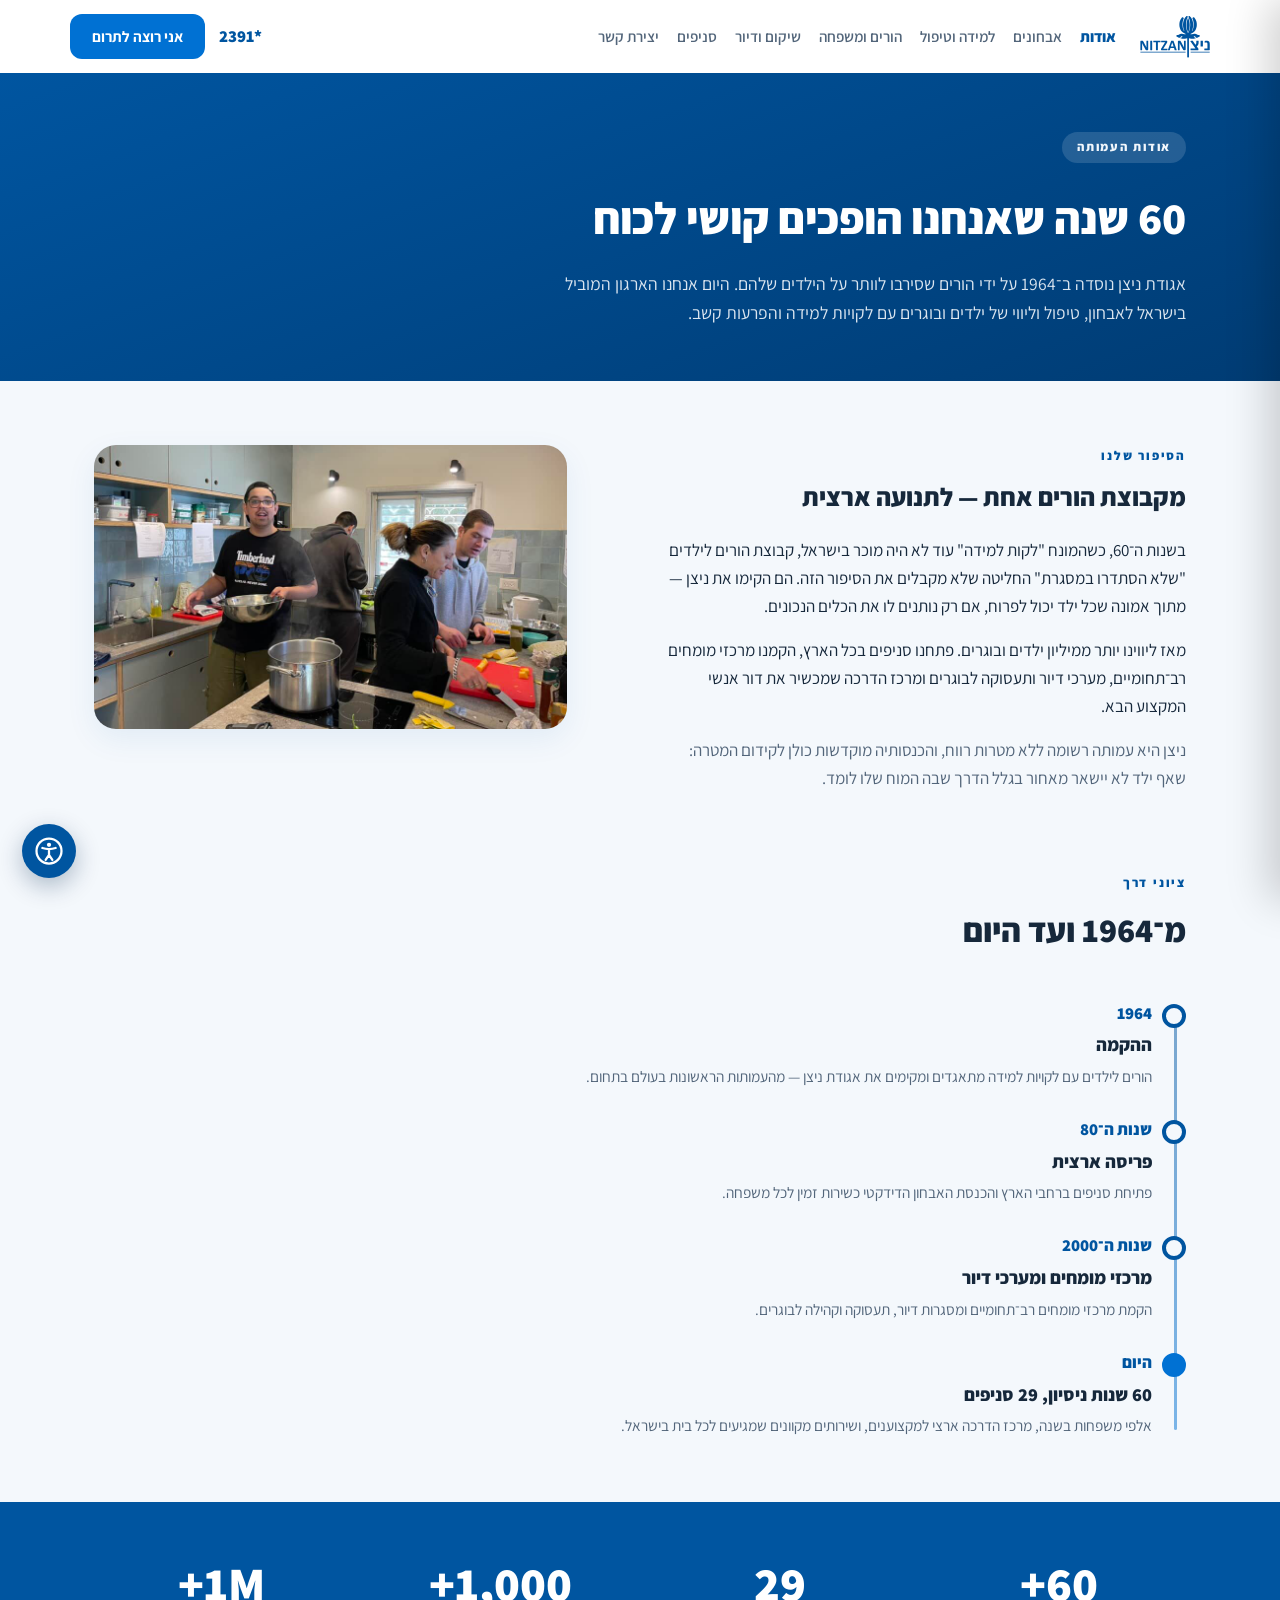
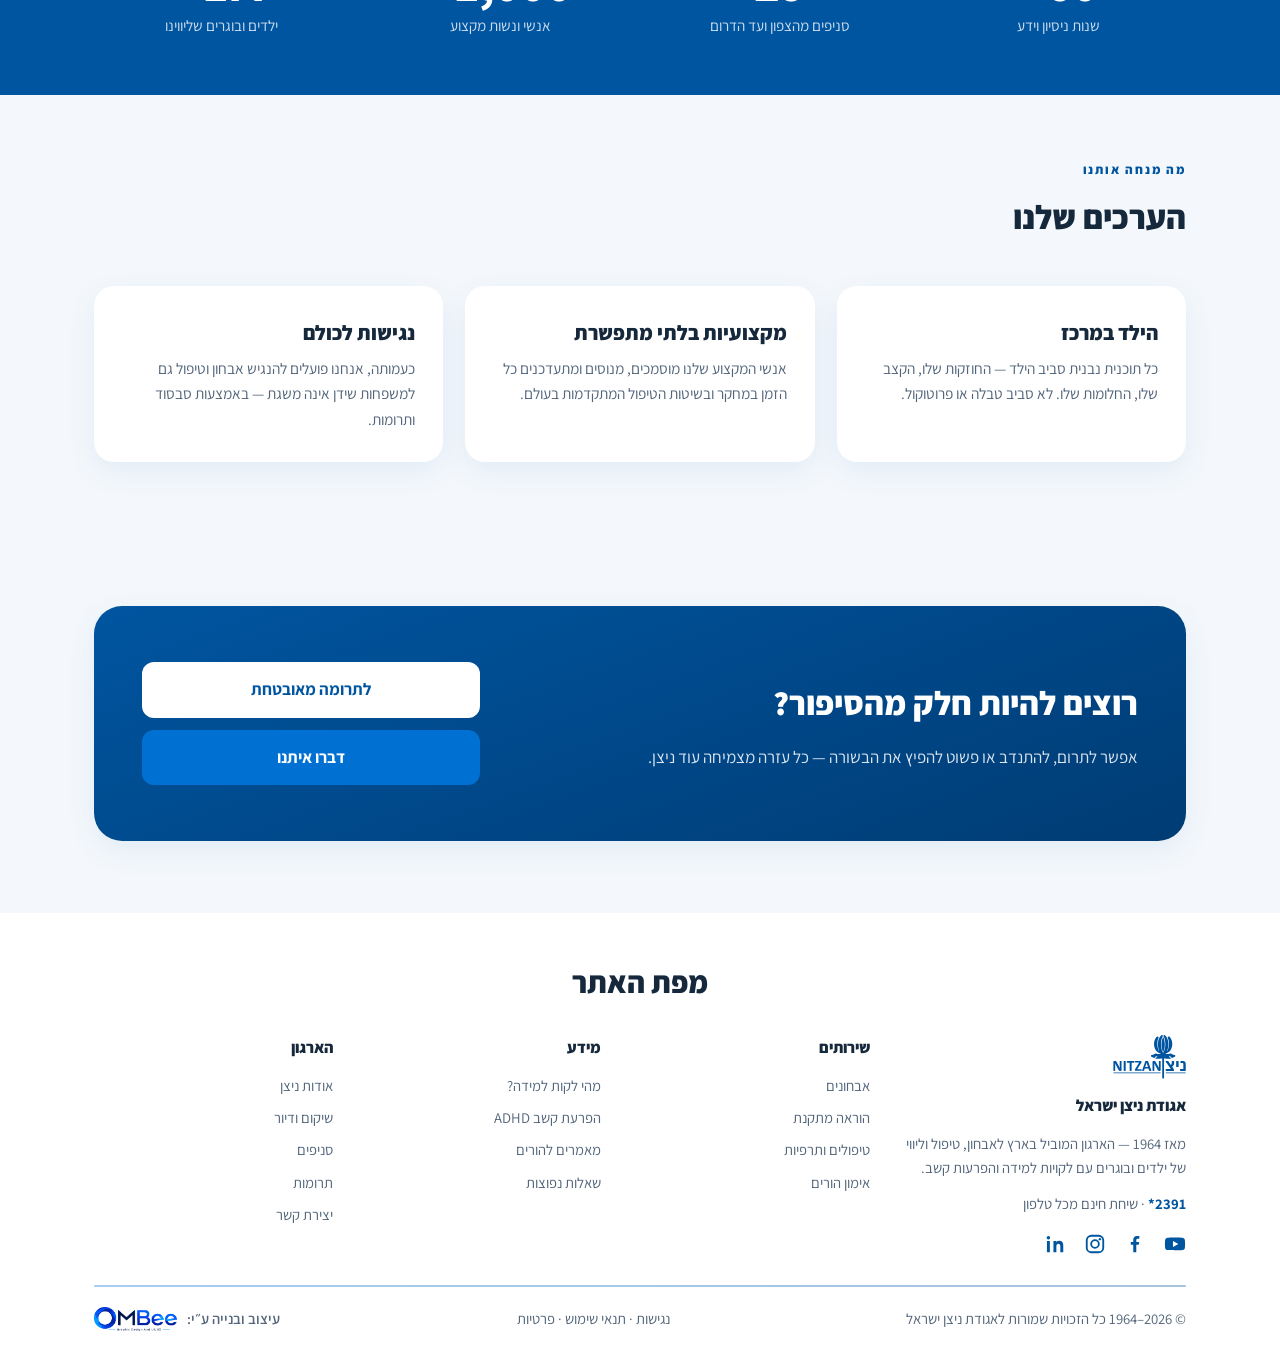
==== commit 7091287d: "Footer sitemap title, legal pages, a11y widget + cookie banner, clean icons - Accessibility widget p" ====
--- a/web/about.html
+++ b/web/about.html
@@ -164,6 +164,7 @@
 
 <footer>
   <div class="wrap">
+    <h2 class="footer-title">מפת האתר</h2>
     <div class="footer-grid">
       <div>
         <img class="footer-logo" src="images/logo-blue.svg" alt="אגודת ניצן ישראל">
@@ -199,6 +200,7 @@
         <h4>הארגון</h4>
         <ul>
           <li><a href="about.html">אודות ניצן</a></li>
+          <li><a href="housing.html">שיקום ודיור</a></li>
           <li><a href="branches.html">סניפים</a></li>
           <li><a href="donate.html">תרומות</a></li>
           <li><a href="contact.html">יצירת קשר</a></li>
--- a/web/style.css
+++ b/web/style.css
@@ -471,6 +471,11 @@
   padding: 44px 0 30px;
   color: var(--muted); font-size: 0.92rem;
 }
+.footer-title {
+  font-size: clamp(1.5rem, 2.6vw, 1.9rem); font-weight: 800;
+  color: var(--ink); margin: 0 0 28px;
+  text-align: center;
+}
 .footer-grid { display: grid; grid-template-columns: 1.2fr 1fr 1fr 1fr; gap: 30px; margin-bottom: 30px; }
 .footer-logo { height: 44px; width: auto; display: block; margin-bottom: 14px; }
 @media (prefers-color-scheme: dark) {
@@ -481,8 +486,15 @@
 .footer-grid ul { list-style: none; margin: 0; padding: 0; display: grid; gap: 8px; }
 .footer-grid a:hover { color: var(--brand); }
 .footer-bottom {
-  padding-top: 20px;
+  padding-top: 22px;
   display: flex; justify-content: space-between; align-items: center; gap: 16px; flex-wrap: wrap;
+  position: relative;
+}
+.footer-bottom::before {
+  content: ""; position: absolute; top: 0; right: 0; left: 0; height: 2px;
+  border-radius: 2px;
+  background: linear-gradient(to left, var(--brand), var(--bud));
+  opacity: 0.35;
 }
 .footer-bottom a:hover { color: var(--brand); }
 .credit { display: inline-flex; align-items: center; gap: 10px; font-weight: 600; }
@@ -494,15 +506,14 @@
 :root[data-theme="dark"] .credit img { background: #FFFFFF; border-radius: 6px; padding: 3px 7px; }
 
 /* ---------- Social links ---------- */
-.socials { display: flex; gap: 10px; margin-top: 16px; }
+.socials { display: flex; gap: 18px; margin-top: 16px; }
 .socials a {
-  width: 38px; height: 38px; border-radius: 12px;
-  background: var(--brand-soft); color: var(--brand);
+  color: var(--brand);
   display: grid; place-items: center;
-  transition: background 0.15s ease, color 0.15s ease;
-}
-.socials a:hover { background: var(--brand); color: #FFFFFF; }
-.socials svg { width: 18px; height: 18px; fill: currentColor; }
+  transition: color 0.15s ease, transform 0.15s ease;
+}
+.socials a:hover { color: var(--brand-deep); transform: translateY(-2px); }
+.socials svg { width: 22px; height: 22px; fill: currentColor; }
 
 /* ---------- Accessibility widget ---------- */
 .a11y-btn {
